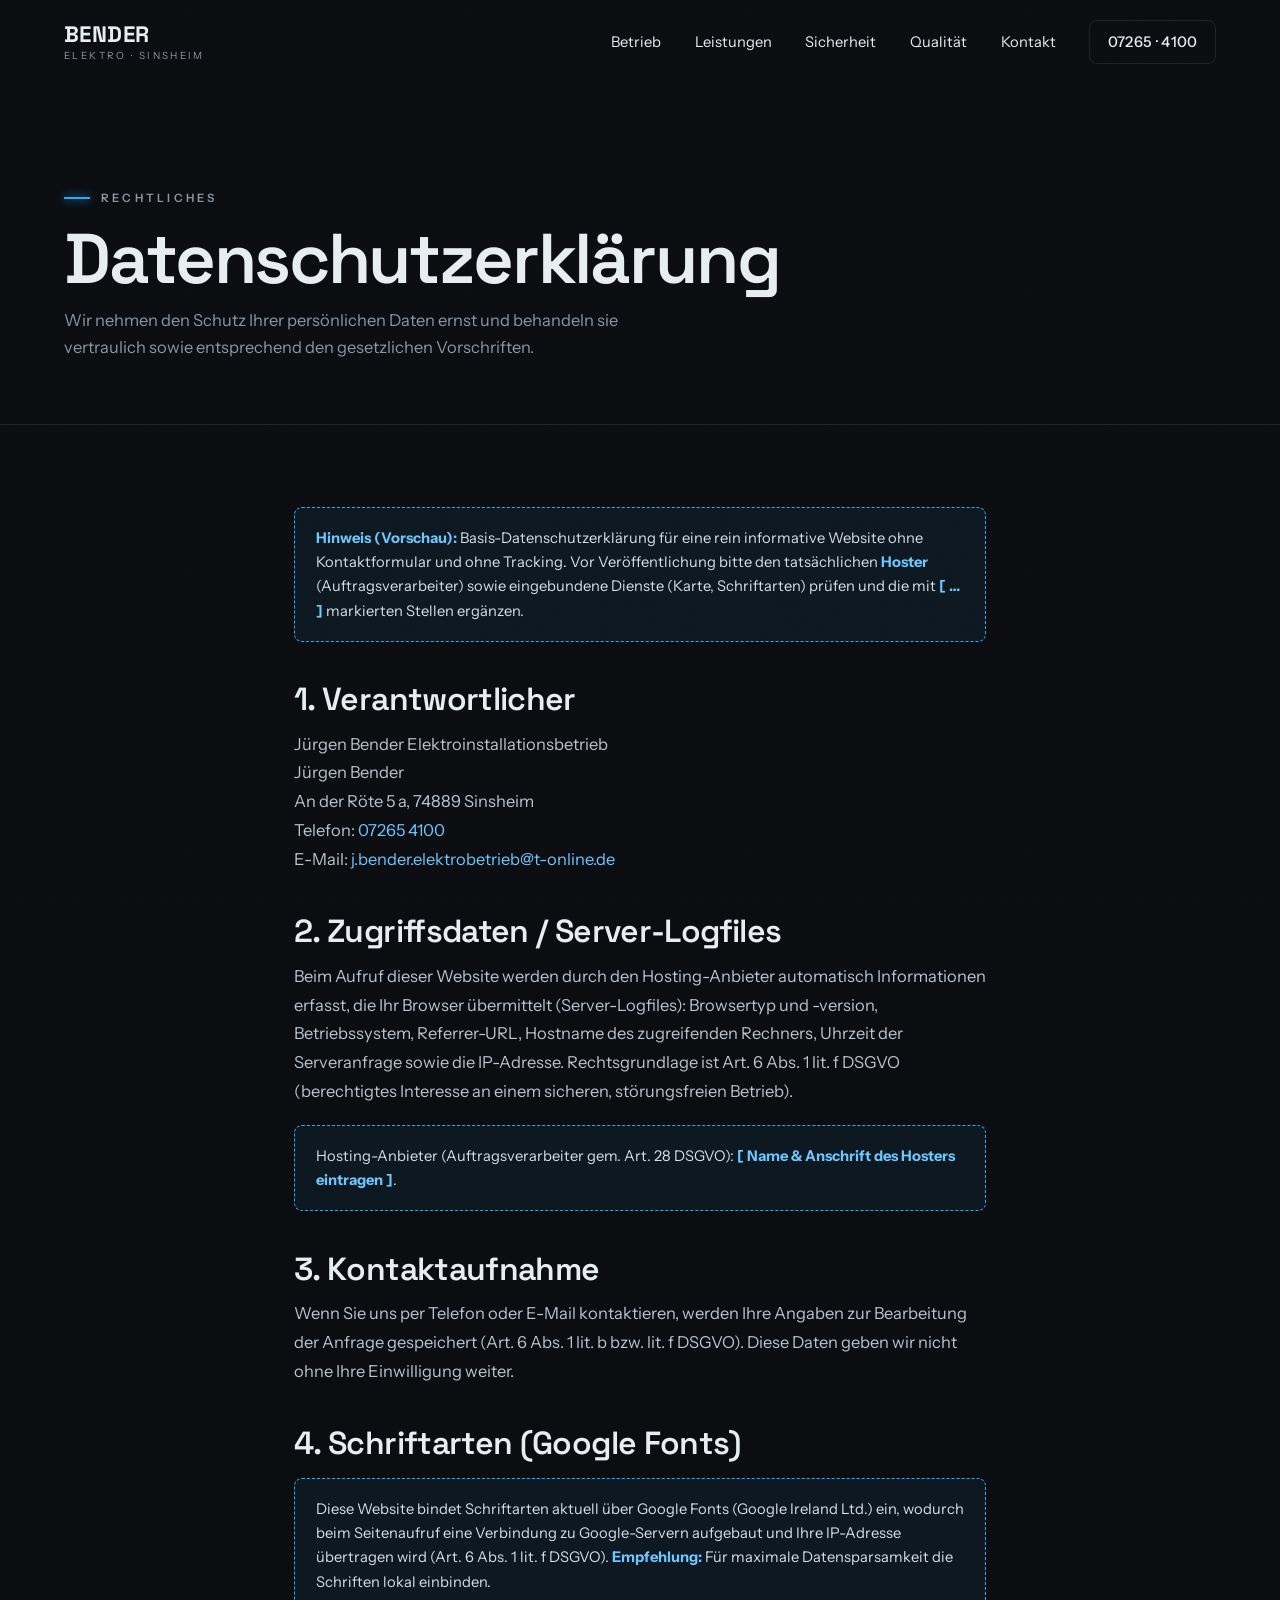
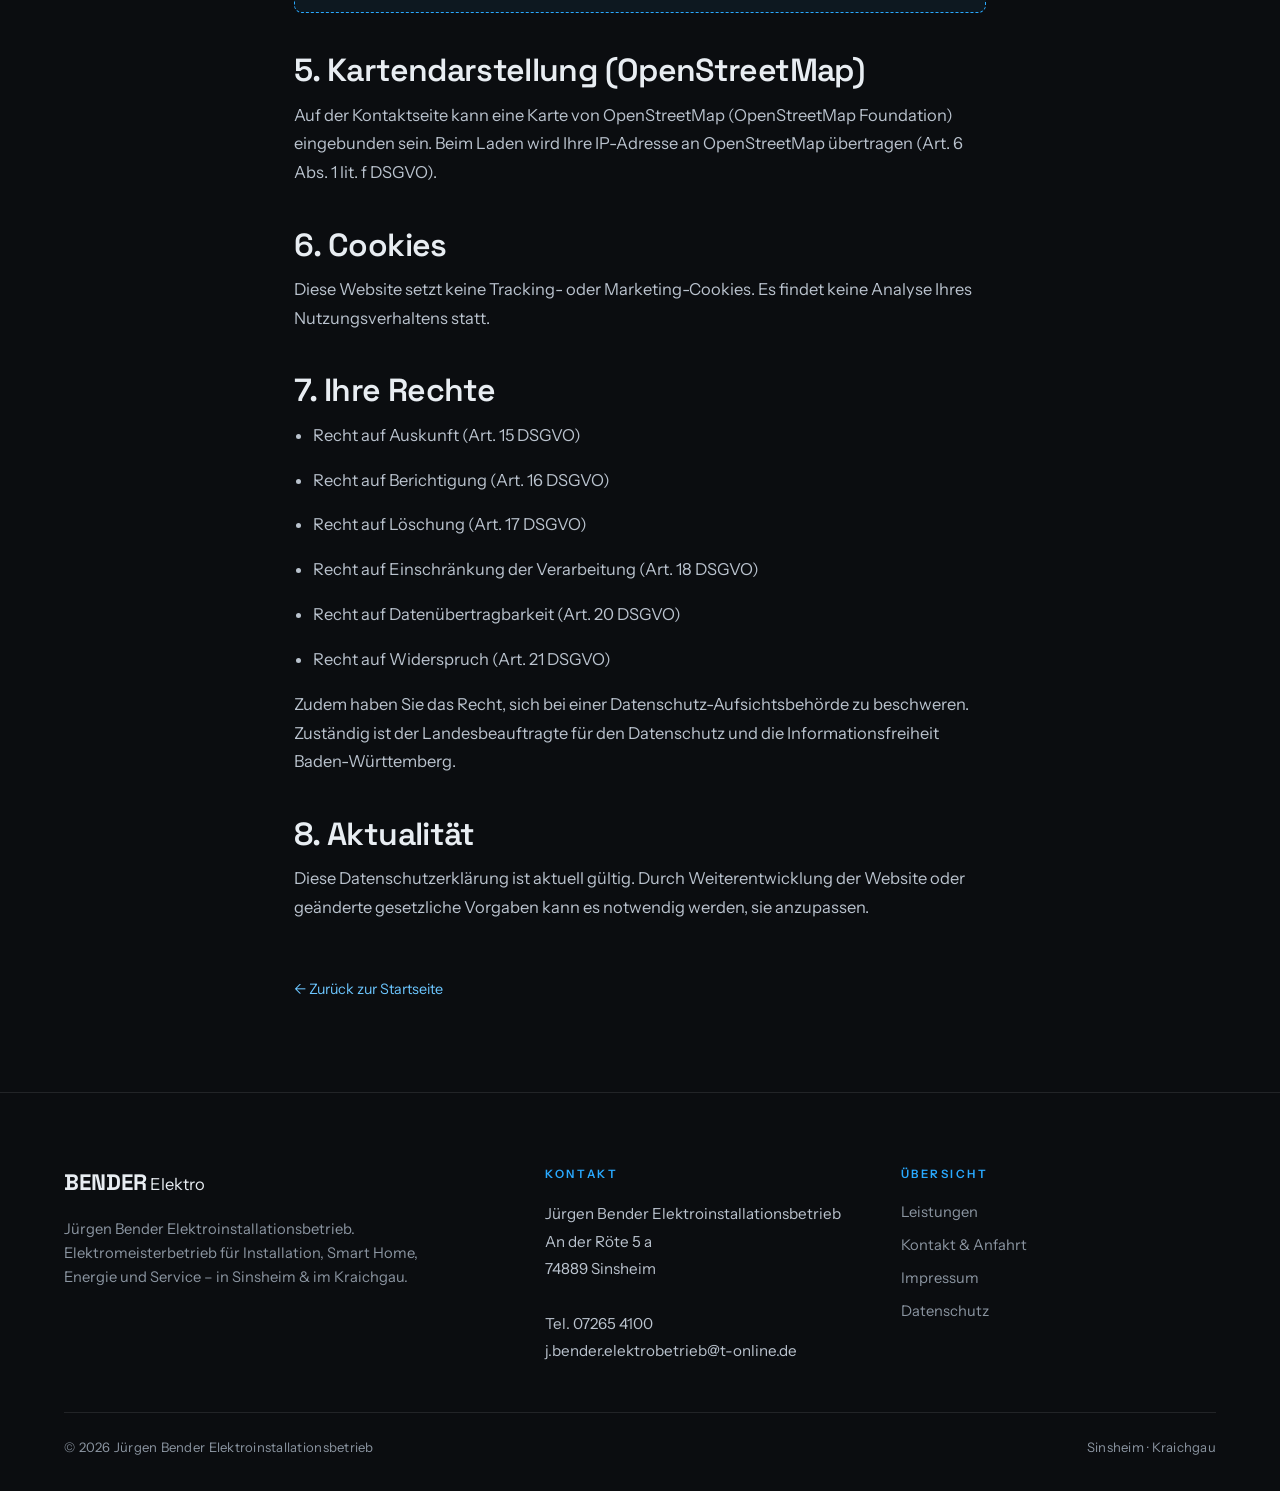
==== datenschutz.html @ 5d42addc "Bender Elektro — Website-Relaunch-Vorschau (Sinsheim) Modern, kühl-technisch, 'elektrisch': Near-Bla" ====
<!DOCTYPE html>
<html lang="de">
<head>
<meta charset="UTF-8">
<meta name="viewport" content="width=device-width, initial-scale=1.0">
<title>Datenschutzerklärung — Bender Elektro</title>
<meta name="robots" content="noindex">
<meta name="theme-color" content="#0b0d10">
<link rel="preconnect" href="https://fonts.googleapis.com">
<link rel="preconnect" href="https://fonts.gstatic.com" crossorigin>
<link href="https://fonts.googleapis.com/css2?family=Space+Grotesk:wght@400;500;600;700&family=Instrument+Sans:wght@400;500;600&display=swap" rel="stylesheet">
<link rel="stylesheet" href="styles.css">
</head>
<body>

<header class="nav scrolled" id="nav">
  <a href="index.html#top" class="brand"><b>BENDER</b><span>Elektro · Sinsheim</span></a>
  <nav class="nav__links" id="navlinks">
    <a href="index.html#betrieb">Betrieb</a>
    <a href="index.html#leistungen">Leistungen</a>
    <a href="index.html#sicherheit">Sicherheit</a>
    <a href="index.html#marken">Qualität</a>
    <a href="kontakt.html">Kontakt</a>
    <a href="tel:+4972654100" class="nav__cta">07265 · 4100</a>
  </nav>
  <button class="nav__burger" id="burger" aria-label="Menü öffnen" aria-expanded="false"><span></span><span></span><span></span></button>
</header>

<section class="subhero">
  <p class="eyebrow">Rechtliches</p>
  <h1>Datenschutz&shy;erklärung</h1>
  <p>Wir nehmen den Schutz Ihrer persönlichen Daten ernst und behandeln sie vertraulich sowie entsprechend den gesetzlichen Vorschriften.</p>
</section>

<main class="legal">
  <div class="hintbox">
    <b>Hinweis (Vorschau):</b> Basis-Datenschutzerklärung für eine rein informative Website ohne Kontaktformular
    und ohne Tracking. Vor Veröffentlichung bitte den tatsächlichen <b>Hoster</b> (Auftragsverarbeiter) sowie
    eingebundene Dienste (Karte, Schriftarten) prüfen und die mit <b>[ … ]</b> markierten Stellen ergänzen.
  </div>

  <h2>1. Verantwortlicher</h2>
  <address>
    Jürgen Bender Elektroinstallationsbetrieb<br>
    Jürgen Bender<br>
    An der Röte 5 a, 74889 Sinsheim<br>
    Telefon: <a href="tel:+4972654100">07265 4100</a><br>
    E-Mail: <a href="mailto:j.bender.elektrobetrieb@t-online.de">j.bender.elektrobetrieb@t-online.de</a>
  </address>

  <h2>2. Zugriffsdaten / Server-Logfiles</h2>
  <p>
    Beim Aufruf dieser Website werden durch den Hosting-Anbieter automatisch Informationen erfasst, die Ihr
    Browser übermittelt (Server-Logfiles): Browsertyp und -version, Betriebssystem, Referrer-URL, Hostname des
    zugreifenden Rechners, Uhrzeit der Serveranfrage sowie die IP-Adresse. Rechtsgrundlage ist Art. 6 Abs. 1
    lit. f DSGVO (berechtigtes Interesse an einem sicheren, störungsfreien Betrieb).
  </p>
  <div class="hintbox">Hosting-Anbieter (Auftragsverarbeiter gem. Art. 28 DSGVO): <b>[ Name &amp; Anschrift des Hosters eintragen ]</b>.</div>

  <h2>3. Kontaktaufnahme</h2>
  <p>
    Wenn Sie uns per Telefon oder E-Mail kontaktieren, werden Ihre Angaben zur Bearbeitung der Anfrage
    gespeichert (Art. 6 Abs. 1 lit. b bzw. lit. f DSGVO). Diese Daten geben wir nicht ohne Ihre Einwilligung weiter.
  </p>

  <h2>4. Schriftarten (Google Fonts)</h2>
  <div class="hintbox">
    Diese Website bindet Schriftarten aktuell über Google Fonts (Google Ireland Ltd.) ein, wodurch beim
    Seitenaufruf eine Verbindung zu Google-Servern aufgebaut und Ihre IP-Adresse übertragen wird
    (Art. 6 Abs. 1 lit. f DSGVO). <b>Empfehlung:</b> Für maximale Datensparsamkeit die Schriften lokal einbinden.
  </div>

  <h2>5. Kartendarstellung (OpenStreetMap)</h2>
  <p>
    Auf der Kontaktseite kann eine Karte von OpenStreetMap (OpenStreetMap Foundation) eingebunden sein. Beim
    Laden wird Ihre IP-Adresse an OpenStreetMap übertragen (Art. 6 Abs. 1 lit. f DSGVO).
  </p>

  <h2>6. Cookies</h2>
  <p>Diese Website setzt keine Tracking- oder Marketing-Cookies. Es findet keine Analyse Ihres Nutzungsverhaltens statt.</p>

  <h2>7. Ihre Rechte</h2>
  <ul>
    <li>Recht auf Auskunft (Art. 15 DSGVO)</li>
    <li>Recht auf Berichtigung (Art. 16 DSGVO)</li>
    <li>Recht auf Löschung (Art. 17 DSGVO)</li>
    <li>Recht auf Einschränkung der Verarbeitung (Art. 18 DSGVO)</li>
    <li>Recht auf Datenübertragbarkeit (Art. 20 DSGVO)</li>
    <li>Recht auf Widerspruch (Art. 21 DSGVO)</li>
  </ul>
  <p>
    Zudem haben Sie das Recht, sich bei einer Datenschutz-Aufsichtsbehörde zu beschweren. Zuständig ist der
    Landesbeauftragte für den Datenschutz und die Informationsfreiheit Baden-Württemberg.
  </p>

  <h2>8. Aktualität</h2>
  <p>
    Diese Datenschutzerklärung ist aktuell gültig. Durch Weiterentwicklung der Website oder geänderte gesetzliche
    Vorgaben kann es notwendig werden, sie anzupassen.
  </p>

  <a href="index.html" class="backlink">← Zurück zur Startseite</a>
</main>

<footer class="footer">
  <div class="footer__grid">
    <div class="footer__brand">
      <b>BENDER</b> Elektro
      <p>Jürgen Bender Elektroinstallationsbetrieb. Elektromeisterbetrieb für Installation, Smart Home, Energie und Service – in Sinsheim &amp; im Kraichgau.</p>
    </div>
    <div>
      <h4>Kontakt</h4>
      <address>
        Jürgen Bender Elektroinstallationsbetrieb<br>
        An der Röte 5 a<br>
        74889 Sinsheim<br><br>
        Tel. <a href="tel:+4972654100">07265 4100</a><br>
        <a href="mailto:j.bender.elektrobetrieb@t-online.de">j.bender.elektrobetrieb@t-online.de</a>
      </address>
    </div>
    <div>
      <h4>Übersicht</h4>
      <nav class="footer__nav">
        <a href="index.html#leistungen">Leistungen</a>
        <a href="kontakt.html">Kontakt &amp; Anfahrt</a>
        <a href="impressum.html">Impressum</a>
        <a href="datenschutz.html">Datenschutz</a>
      </nav>
    </div>
  </div>
  <div class="footer__bar">
    <span>© <span id="year"></span> Jürgen Bender Elektroinstallationsbetrieb</span>
    <span>Sinsheim · Kraichgau</span>
  </div>
</footer>

<script src="js/main.js"></script>
</body>
</html>
---- styles.css ----
/* ============================================================
   Bender Elektro — dunkel, technisch-präzise, "elektrisch"
   Space Grotesk (Display) + Instrument Sans (Body) · Akzent: Electric Blue
   Bewusst bildarm: CSS-Hero + Icon-Karten statt Stock-Fotos.
   ============================================================ */

:root{
  --bg:      #0b0d10;   /* kühles Near-Black */
  --bg-2:    #11151b;   /* abgesetzte Fläche */
  --panel:   #141a22;   /* Karten */
  --ink:     #e8edf2;   /* kühl gebrochenes Weiß */
  --muted:   #8b95a1;   /* Sekundärtext */
  --accent:  #29a9ff;   /* Electric Blue */
  --accent-2:#6cc6ff;   /* heller (Hover/Glow) */
  --accent-deep:#0f76d6;/* satter Button-Blau */
  --line:    rgba(232,237,242,.10);
  --disp:    "Space Grotesk", system-ui, sans-serif;
  --sans:    "Instrument Sans", system-ui, sans-serif;
  --pad:     clamp(1.4rem, 5vw, 6rem);
  --maxw:    1500px;
}

*{ margin:0; padding:0; box-sizing:border-box; }
html{ -webkit-font-smoothing:antialiased; text-rendering:optimizeLegibility; scroll-behavior:smooth; }
body{
  background:var(--bg); color:var(--ink);
  font-family:var(--sans);
  font-size:clamp(1rem,.55rem + .6vw,1.15rem);
  line-height:1.65; overflow-x:hidden; font-weight:400;
}
img{ display:block; width:100%; height:100%; object-fit:cover; }
a{ color:inherit; text-decoration:none; }
::selection{ background:var(--accent); color:#04121f; }
h1,h2,h3{ font-family:var(--disp); font-weight:600; line-height:1; letter-spacing:-.02em; }
em{ font-style:normal; }

/* Filmkorn */
body::after{
  content:""; position:fixed; inset:0; z-index:9999; pointer-events:none;
  opacity:.03; mix-blend-mode:overlay;
  background-image:url("data:image/svg+xml,%3Csvg xmlns='http://www.w3.org/2000/svg' width='140' height='140'%3E%3Cfilter id='n'%3E%3CfeTurbulence type='fractalNoise' baseFrequency='.9' numOctaves='3'/%3E%3C/filter%3E%3Crect width='100%25' height='100%25' filter='url(%23n)'/%3E%3C/svg%3E");
}

/* ---------- Reveal ---------- */
.reveal{ opacity:0; transform:translateY(24px); transition:opacity .9s cubic-bezier(.16,1,.3,1), transform .9s cubic-bezier(.16,1,.3,1); }
.reveal.in{ opacity:1; transform:none; }

/* ---------- Buttons ---------- */
.btn{
  display:inline-flex; align-items:center; justify-content:center;
  padding:.95rem 1.7rem; font-size:.95rem; font-weight:500; font-family:var(--sans);
  border-radius:8px; border:1px solid transparent;
  transition:transform .3s ease, background .3s ease, color .3s ease, border-color .3s ease, box-shadow .3s ease;
  white-space:nowrap;
}
.btn--el{ background:var(--accent-deep); color:#fff; box-shadow:0 0 0 rgba(41,169,255,0); }
.btn--el:hover{ background:var(--accent); color:#04121f; transform:translateY(-3px); box-shadow:0 10px 30px -8px rgba(41,169,255,.55); }
.btn--ghost{ border-color:var(--line); color:var(--ink); }
.btn--ghost:hover{ border-color:var(--accent); color:var(--accent-2); transform:translateY(-3px); }

/* ---------- Eyebrow ---------- */
.eyebrow{
  display:inline-flex; align-items:center; gap:11px;
  font-size:.72rem; font-weight:600; font-family:var(--sans);
  text-transform:uppercase; letter-spacing:.28em; color:var(--accent);
}
.eyebrow::before{ content:""; width:26px; height:2px; background:var(--accent); box-shadow:0 0 10px var(--accent); }

/* ---------- NAV ---------- */
.nav{
  position:fixed; top:0; left:0; right:0; z-index:100;
  display:flex; align-items:center; justify-content:space-between;
  padding:1.25rem var(--pad);
  transition:background .4s ease, backdrop-filter .4s ease, padding .4s ease, border-color .4s ease;
  border-bottom:1px solid transparent;
}
.nav.scrolled{ background:rgba(11,13,16,.86); backdrop-filter:blur(14px); border-bottom-color:var(--line); padding-top:.9rem; padding-bottom:.9rem; }
.brand{ display:flex; flex-direction:column; line-height:1.1; }
.brand b{ font-family:var(--disp); font-size:1.4rem; font-weight:700; letter-spacing:.02em; }
.brand span{ font-size:.62rem; text-transform:uppercase; letter-spacing:.24em; color:var(--muted); margin-top:2px; }
.nav__links{ display:flex; align-items:center; gap:2.1rem; }
.nav__links a{ font-size:.92rem; color:var(--ink); position:relative; transition:color .3s ease; }
.nav__links a:not(.nav__cta):hover{ color:var(--accent-2); }
.nav__links a:not(.nav__cta)::after{ content:""; position:absolute; left:0; bottom:-6px; width:0; height:2px; background:var(--accent); transition:width .3s ease; }
.nav__links a:not(.nav__cta):hover::after{ width:100%; }
.nav__cta{ border:1px solid var(--line); border-radius:8px; padding:.55rem 1.1rem; font-weight:500; letter-spacing:.02em; transition:border-color .3s ease, color .3s ease; }
.nav__cta:hover{ border-color:var(--accent); color:var(--accent-2); }
.nav__burger{ display:none; flex-direction:column; gap:5px; background:none; border:0; cursor:pointer; padding:6px; }
.nav__burger span{ width:26px; height:2px; background:var(--ink); transition:transform .3s ease, opacity .3s ease; }
.nav__burger.open span:nth-child(1){ transform:translateY(7px) rotate(45deg); }
.nav__burger.open span:nth-child(2){ opacity:0; }
.nav__burger.open span:nth-child(3){ transform:translateY(-7px) rotate(-45deg); }

/* ---------- HERO (CSS-Backdrop, keine Fotos) ---------- */
.hero{ position:relative; min-height:100svh; display:flex; flex-direction:column; justify-content:flex-end; padding-bottom:clamp(3rem,7vh,6rem); overflow:hidden; }
.hero__bg{ position:absolute; inset:0; z-index:0; background:radial-gradient(120% 90% at 78% 8%, #16202b 0%, var(--bg) 55%); }
.hero__grid{ position:absolute; inset:0;
  background-image:linear-gradient(var(--line) 1px, transparent 1px), linear-gradient(90deg, var(--line) 1px, transparent 1px);
  background-size:64px 64px; mask-image:radial-gradient(120% 80% at 75% 15%, #000 20%, transparent 72%); opacity:.8; }
.hero__glow{ position:absolute; top:-14%; right:-6%; width:60vw; height:60vw; max-width:820px; max-height:820px;
  background:radial-gradient(circle at center, rgba(41,169,255,.34), rgba(41,169,255,.09) 40%, transparent 68%); filter:blur(6px); }
.hero__current{ position:absolute; left:0; right:0; bottom:0; height:2px;
  background:linear-gradient(90deg, transparent, var(--accent) 35%, var(--accent-2) 50%, var(--accent) 65%, transparent);
  box-shadow:0 0 22px 2px rgba(41,169,255,.55); opacity:.9; animation:current 6s ease-in-out infinite; }
@keyframes current{ 0%,100%{ opacity:.35; } 50%{ opacity:.95; } }
.hero__inner{ position:relative; z-index:2; padding:0 var(--pad); max-width:var(--maxw); width:100%; margin:0 auto; }
.hero__loc{ font-size:.85rem; letter-spacing:.05em; color:var(--muted); margin-bottom:1.3rem; }
.hero__loc b{ color:var(--ink); font-weight:600; }
.hero__title{ font-size:clamp(2.9rem, 9vw, 8rem); line-height:.96; letter-spacing:-.03em; font-weight:700; }
.hero__title em{ color:var(--accent); text-shadow:0 0 34px rgba(41,169,255,.45); }
.hero__sub{ margin-top:1.6rem; max-width:56ch; color:#c3ccd6; font-size:clamp(1rem,.7rem + .5vw,1.2rem); }
.hero__actions{ margin-top:2.2rem; display:flex; flex-wrap:wrap; gap:1rem; }
.hero__scroll{ position:absolute; right:var(--pad); bottom:2.2rem; z-index:2; font-size:.7rem; text-transform:uppercase; letter-spacing:.28em; color:var(--muted); writing-mode:vertical-rl; }
.hero__scroll::after{ content:""; display:block; width:1px; height:38px; background:linear-gradient(var(--accent),transparent); margin:10px auto 0; }

/* ---------- SECTION BASE ---------- */
.section{ max-width:var(--maxw); margin:0 auto; padding:clamp(4.5rem,11vh,9rem) var(--pad); }

/* ---------- INTRO / VERSPRECHEN ---------- */
.intro__lead{ font-family:var(--disp); font-size:clamp(1.6rem,3.4vw,2.9rem); line-height:1.12; letter-spacing:-.02em; max-width:22ch; margin:1.6rem 0 3rem; }
.intro__body{ display:grid; grid-template-columns:1.1fr .9fr; gap:clamp(2rem,5vw,5rem); align-items:start; }
.intro__body p{ color:#c3ccd6; margin-bottom:1.2rem; max-width:52ch; }
.intro__body b{ color:var(--ink); }
.promise{ display:flex; flex-direction:column; gap:1rem; }
.promise__item{ display:grid; grid-template-columns:auto 1fr; gap:1.1rem; align-items:center; border:1px solid var(--line); border-radius:10px; padding:1rem 1.2rem; background:var(--bg-2); transition:border-color .3s ease, transform .3s ease; }
.promise__item:hover{ border-color:rgba(41,169,255,.4); transform:translateX(4px); }
.promise__item b{ font-family:var(--disp); font-size:1.05rem; color:var(--accent); }
.promise__item span{ color:var(--ink); font-size:.98rem; }

/* ---------- LEISTUNGEN (Icon-Karten) ---------- */
.serv{ background:var(--bg-2); border-top:1px solid var(--line); border-bottom:1px solid var(--line); }
.serv--inner{ padding-top:clamp(4.5rem,11vh,9rem); padding-bottom:clamp(4.5rem,11vh,9rem); }
.serv__head{ display:grid; grid-template-columns:1.1fr .9fr; gap:2rem; align-items:end; margin-bottom:clamp(2.5rem,5vw,4rem); }
.serv__head h2{ font-size:clamp(2rem,4.4vw,3.4rem); margin-top:1rem; }
.serv__head p{ color:var(--muted); max-width:44ch; }
.serv__grid{ display:grid; grid-template-columns:repeat(3,1fr); gap:clamp(1rem,1.8vw,1.5rem); }
.card{ position:relative; background:var(--panel); border:1px solid var(--line); border-radius:14px; padding:1.7rem 1.6rem 1.8rem; overflow:hidden; transition:border-color .35s ease, transform .35s ease, box-shadow .35s ease; }
.card::before{ content:""; position:absolute; inset:0; background:radial-gradient(120% 80% at 100% 0%, rgba(41,169,255,.10), transparent 55%); opacity:0; transition:opacity .35s ease; }
.card:hover{ border-color:rgba(41,169,255,.45); transform:translateY(-6px); box-shadow:0 20px 40px -22px rgba(41,169,255,.5); }
.card:hover::before{ opacity:1; }
.card__ic{ width:48px; height:48px; display:flex; align-items:center; justify-content:center; border:1px solid var(--line); border-radius:11px; color:var(--accent); margin-bottom:1.3rem; background:rgba(41,169,255,.06); }
.card__ic svg{ width:24px; height:24px; }
.card__num{ position:absolute; top:1.5rem; right:1.6rem; font-family:var(--disp); font-size:.85rem; color:var(--muted); letter-spacing:.08em; }
.card h3{ font-size:clamp(1.3rem,2vw,1.6rem); margin-bottom:.55rem; }
.card p{ color:#bac3ce; font-size:.95rem; }

/* ---------- SICHERHEIT / STATEMENT ---------- */
.statement{ position:relative; padding:clamp(5rem,13vh,9rem) var(--pad); overflow:hidden;
  background:radial-gradient(90% 130% at 12% 20%, rgba(41,169,255,.16), transparent 55%), var(--bg); border-bottom:1px solid var(--line); }
.statement__inner{ max-width:var(--maxw); margin:0 auto; }
.statement h2{ font-size:clamp(2.4rem,7vw,6rem); margin:1.2rem 0 1.4rem; letter-spacing:-.03em; }
.statement h2 em{ color:var(--accent); text-shadow:0 0 34px rgba(41,169,255,.45); }
.statement p{ color:#c3ccd6; max-width:58ch; margin-bottom:2rem; }

/* ---------- MARKEN-BAND ---------- */
.marken{ text-align:center; padding:clamp(3.5rem,8vh,5.5rem) var(--pad); border-bottom:1px solid var(--line); }
.marken .eyebrow{ justify-content:center; margin-bottom:2rem; }
.marken__row{ display:flex; flex-wrap:wrap; justify-content:center; align-items:center; gap:clamp(1.4rem,4vw,3.2rem); font-family:var(--disp); font-weight:500; font-size:clamp(1.1rem,2.3vw,1.8rem); color:#aeb8c4; }
.marken__row span{ transition:color .3s ease; }
.marken__row span:hover{ color:var(--accent-2); }

/* ---------- WHY / WERTE ---------- */
.why__grid{ display:grid; grid-template-columns:.95fr 1.05fr; gap:clamp(2rem,5vw,5rem); align-items:center; }
.why__panel{ position:relative; height:clamp(360px,52vh,560px); border:1px solid var(--line); border-radius:16px; overflow:hidden; background:var(--bg-2); }
.why__panel-grid{ position:absolute; inset:0;
  background-image:linear-gradient(var(--line) 1px, transparent 1px), linear-gradient(90deg, var(--line) 1px, transparent 1px);
  background-size:44px 44px; }
.why__panel-glow{ position:absolute; inset:0; background:radial-gradient(70% 60% at 30% 25%, rgba(41,169,255,.28), transparent 60%); }
.why__panel-mark{ position:absolute; left:clamp(1.5rem,3vw,2.4rem); bottom:clamp(1.5rem,3vw,2.4rem); }
.why__panel-mark span{ display:block; font-family:var(--disp); font-weight:700; font-size:clamp(3.2rem,9vw,6rem); line-height:1; color:var(--ink); text-shadow:0 0 40px rgba(41,169,255,.4); }
.why__panel-mark small{ display:block; margin-top:.4rem; color:var(--accent-2); letter-spacing:.16em; text-transform:uppercase; font-size:.72rem; }
.why h2{ font-size:clamp(1.9rem,4vw,3.2rem); margin:1rem 0 2.4rem; }
.why h2 em{ color:var(--accent); }
.why__list{ display:flex; flex-direction:column; }
.why__item{ display:grid; grid-template-columns:auto 1fr; gap:1.4rem; padding:1.5rem 0; border-top:1px solid var(--line); }
.why__item:last-child{ border-bottom:1px solid var(--line); }
.why__item b{ font-family:var(--disp); font-size:1.05rem; color:var(--accent); padding-top:.15rem; }
.why__item h3{ font-size:1.2rem; margin-bottom:.35rem; }
.why__item p{ color:var(--muted); font-size:.95rem; max-width:52ch; }

/* ---------- CTA ---------- */
.cta{ position:relative; padding:clamp(5rem,13vh,10rem) var(--pad); overflow:hidden;
  background:radial-gradient(90% 120% at 85% 100%, rgba(41,169,255,.18), transparent 55%), var(--bg-2); }
.cta__inner{ position:relative; z-index:2; max-width:var(--maxw); margin:0 auto; }
.cta__inner h2{ font-size:clamp(2.4rem,6.5vw,5.6rem); margin:1.2rem 0; max-width:16ch; letter-spacing:-.03em; }
.cta__inner h2 em{ color:var(--accent); text-shadow:0 0 34px rgba(41,169,255,.45); }
.cta__inner > p{ color:#c3ccd6; max-width:52ch; }
.cta__phone{ margin:2rem 0 .5rem; }
.cta__phone a{ font-family:var(--disp); font-weight:600; font-size:clamp(1.8rem,4vw,2.8rem); color:var(--accent-2); }
.cta__actions{ margin-top:1.8rem; display:flex; flex-wrap:wrap; gap:1rem; }

/* ---------- FOOTER ---------- */
.footer{ background:var(--bg); border-top:1px solid var(--line); padding:clamp(3.5rem,8vh,6rem) var(--pad) 2rem; }
.footer__grid{ max-width:var(--maxw); margin:0 auto; display:grid; grid-template-columns:1.4fr 1fr 1fr; gap:2.5rem; }
.footer__brand b{ font-family:var(--disp); font-weight:700; font-size:1.4rem; }
.footer__brand p{ color:var(--muted); font-size:.92rem; margin-top:.9rem; max-width:40ch; }
.footer h4{ font-family:var(--sans); font-size:.72rem; text-transform:uppercase; letter-spacing:.22em; color:var(--accent); font-weight:600; margin-bottom:1rem; }
.footer address{ font-style:normal; color:#bac3ce; font-size:.95rem; line-height:1.8; }
.footer address a:hover{ color:var(--accent-2); }
.footer__nav{ display:flex; flex-direction:column; gap:.55rem; margin-top:0; }
.footer__nav a{ color:var(--muted); font-size:.92rem; transition:color .3s ease; }
.footer__nav a:hover{ color:var(--accent-2); }
.footer__bar{ max-width:var(--maxw); margin:3rem auto 0; padding-top:1.5rem; border-top:1px solid var(--line); display:flex; flex-wrap:wrap; justify-content:space-between; gap:1rem; color:var(--muted); font-size:.82rem; letter-spacing:.02em; }

/* ============================================================
   SUBPAGES (Kontakt / Impressum / Datenschutz)
   ============================================================ */
.subhero{ padding:clamp(9rem,20vh,13rem) var(--pad) clamp(3rem,7vh,5rem); max-width:var(--maxw); margin:0 auto; border-bottom:1px solid var(--line); }
.subhero h1{ font-size:clamp(2.4rem,6vw,4.4rem); margin:1rem 0 .8rem; letter-spacing:-.03em; }
.subhero h1 em{ color:var(--accent); }
.subhero p{ color:var(--muted); max-width:52ch; }
.legal{ max-width:820px; margin:0 auto; padding:clamp(3rem,7vh,5rem) var(--pad) clamp(4rem,10vh,7rem); }
.legal h2{ font-size:clamp(1.4rem,3vw,2rem); margin:2.6rem 0 .9rem; }
.legal h2:first-child{ margin-top:0; }
.legal h3{ font-family:var(--sans); font-size:1.05rem; font-weight:600; margin:1.6rem 0 .5rem; color:var(--ink); }
.legal p, .legal address, .legal li{ color:#bac3ce; margin-bottom:1rem; line-height:1.75; }
.legal address{ font-style:normal; }
.legal a{ color:var(--accent-2); }
.legal a:hover{ text-decoration:underline; }
.legal ul{ padding-left:1.2rem; margin-bottom:1rem; }
.hintbox{ border:1px dashed var(--accent); border-radius:8px; background:rgba(41,169,255,.07); padding:1.1rem 1.3rem; margin:1.2rem 0; color:#d7dee6; font-size:.92rem; }
.hintbox b{ color:var(--accent-2); }

.kontakt-grid{ max-width:var(--maxw); margin:0 auto; padding:clamp(3rem,7vh,5rem) var(--pad) clamp(4rem,10vh,7rem); display:grid; grid-template-columns:1fr 1fr; gap:clamp(2rem,5vw,4.5rem); }
.kontakt-card h3{ font-family:var(--sans); font-size:.72rem; text-transform:uppercase; letter-spacing:.22em; color:var(--accent); font-weight:600; margin-bottom:1rem; }
.kontakt-card address{ font-style:normal; color:#c3ccd6; line-height:1.9; font-size:1.05rem; }
.kontakt-card + .kontakt-card{ margin-top:2.4rem; }
.kontakt-card a:hover{ color:var(--accent-2); }
.kontakt-map{ border-radius:12px; overflow:hidden; border:1px solid var(--line); min-height:420px; }
.kontakt-map iframe{ width:100%; height:100%; min-height:420px; border:0; display:block; filter:grayscale(.3) invert(.92) hue-rotate(180deg) contrast(.9); }
.backlink{ display:inline-flex; align-items:center; gap:.5rem; color:var(--muted); font-size:.9rem; margin-top:2.5rem; }
.backlink:hover{ color:var(--accent-2); }

@media (max-width:820px){ .kontakt-grid{ grid-template-columns:1fr; } }

/* ============================================================
   RESPONSIVE
   ============================================================ */
@media (max-width:960px){
  .nav__links{
    position:fixed; inset:0 0 0 auto; width:min(80vw,340px); height:100dvh;
    flex-direction:column; align-items:flex-start; justify-content:center; gap:1.6rem;
    background:rgba(11,13,16,.97); backdrop-filter:blur(16px); padding:2.5rem var(--pad);
    transform:translateX(100%); transition:transform .4s cubic-bezier(.16,1,.3,1); border-left:1px solid var(--line);
  }
  .nav__links.open{ transform:none; }
  .nav__links a{ font-size:1.1rem; }
  .nav__burger{ display:flex; z-index:101; }
  .intro__body{ grid-template-columns:1fr; }
  .serv__head{ grid-template-columns:1fr; align-items:start; }
  .serv__grid{ grid-template-columns:repeat(2,1fr); }
  .why__grid{ grid-template-columns:1fr; }
}
@media (max-width:680px){
  .serv__grid{ grid-template-columns:1fr; }
  .hero__scroll{ display:none; }
  .footer__grid{ grid-template-columns:1fr; }
}

@media (prefers-reduced-motion:reduce){
  *{ animation:none !important; scroll-behavior:auto !important; }
  .reveal{ opacity:1 !important; transform:none !important; transition:none !important; }
}
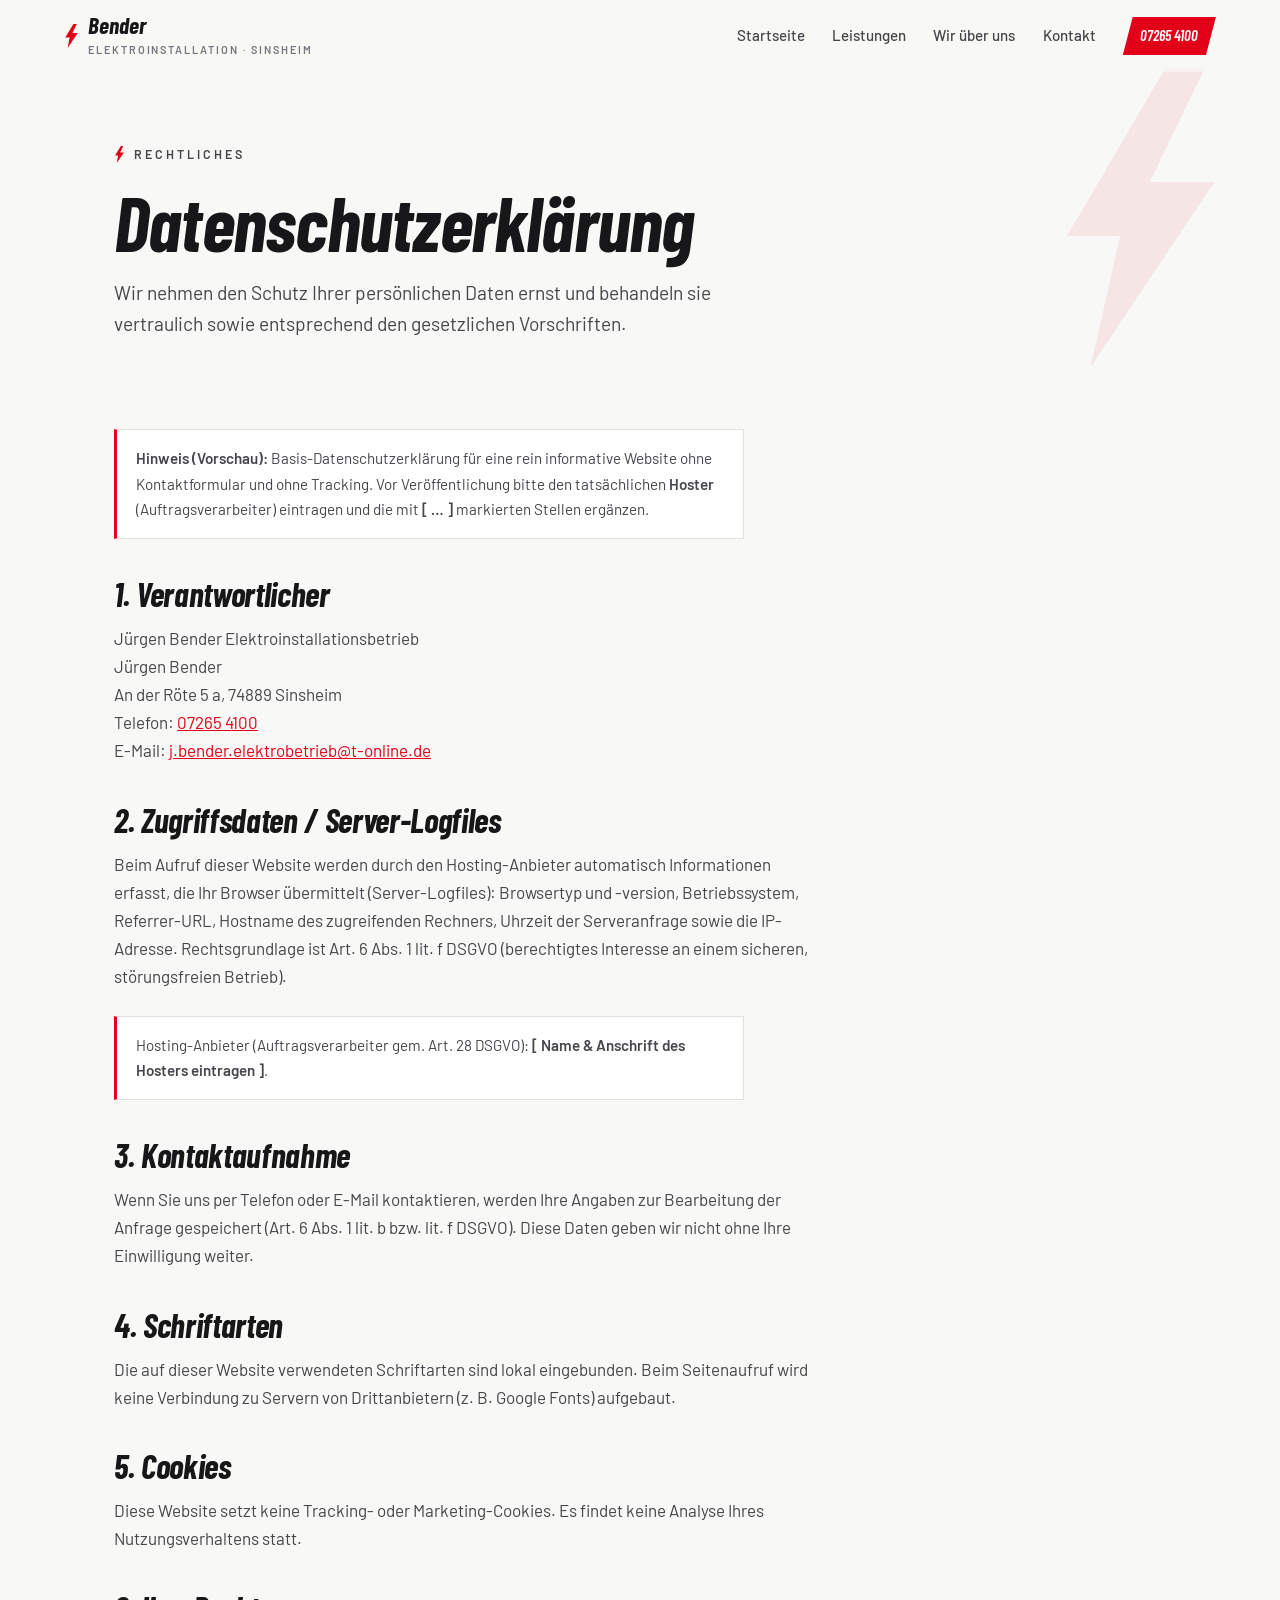
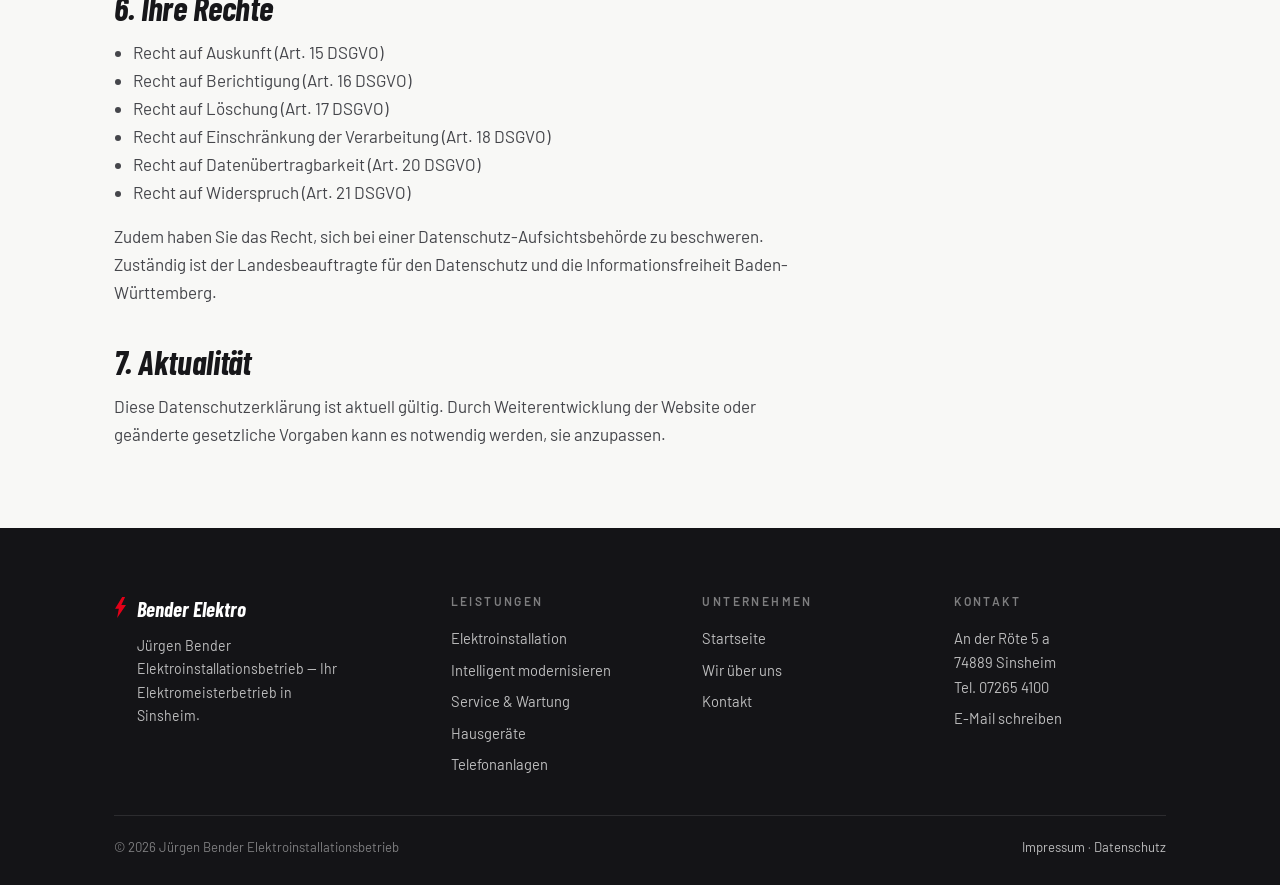
==== commit f7a4c0c2: "V2: Relaunch auf Original-DNA — Texte & Rot/Schwarz/Weiß von bender-elektro.de, Blitz-Leitmotiv, Meh" ====
--- a/datenschutz.html
+++ b/datenschutz.html
@@ -3,40 +3,41 @@
 <head>
 <meta charset="UTF-8">
 <meta name="viewport" content="width=device-width, initial-scale=1.0">
-<title>Datenschutzerklärung — Bender Elektro</title>
-<meta name="robots" content="noindex">
-<meta name="theme-color" content="#0b0d10">
-<link rel="preconnect" href="https://fonts.googleapis.com">
-<link rel="preconnect" href="https://fonts.gstatic.com" crossorigin>
-<link href="https://fonts.googleapis.com/css2?family=Space+Grotesk:wght@400;500;600;700&family=Instrument+Sans:wght@400;500;600&display=swap" rel="stylesheet">
-<link rel="stylesheet" href="styles.css">
+<title>Datenschutz — Bender Elektro Sinsheim</title>
+<meta name="description" content="Datenschutzerklärung der Website von Jürgen Bender Elektroinstallationsbetrieb, Sinsheim.">
+<meta name="robots" content="noindex, nofollow">
+<meta name="theme-color" content="#f8f8f6">
+<link rel="stylesheet" href="css/style.css">
 </head>
-<body>
-
-<header class="nav scrolled" id="nav">
-  <a href="index.html#top" class="brand"><b>BENDER</b><span>Elektro · Sinsheim</span></a>
-  <nav class="nav__links" id="navlinks">
-    <a href="index.html#betrieb">Betrieb</a>
-    <a href="index.html#leistungen">Leistungen</a>
-    <a href="index.html#sicherheit">Sicherheit</a>
-    <a href="index.html#marken">Qualität</a>
+<body><header class="nav" id="nav">
+  <a href="index.html" class="brand" aria-label="Bender Elektro — Startseite">
+    <svg class="bolt" viewBox="0 0 60 100" aria-hidden="true"><path d="M38 0 4 56h18L14 100 56 38H34L52 0Z"/></svg>
+    <span><span class="brand-name">Bender</span><span class="brand-sub">Elektroinstallation · Sinsheim</span></span>
+  </a>
+  <nav class="nav-links" id="navlinks">
+    <a href="index.html">Startseite</a>
+    <a href="leistungen.html">Leistungen</a>
+    <a href="wir-ueber-uns.html">Wir über uns</a>
     <a href="kontakt.html">Kontakt</a>
-    <a href="tel:+4972654100" class="nav__cta">07265 · 4100</a>
+    <a href="tel:+4972654100" class="nav-tel">07265 4100</a>
   </nav>
-  <button class="nav__burger" id="burger" aria-label="Menü öffnen" aria-expanded="false"><span></span><span></span><span></span></button>
+  <button class="burger" id="burger" aria-label="Menü öffnen" aria-expanded="false"><span></span><span></span><span></span></button>
 </header>
-
+<main>
 <section class="subhero">
-  <p class="eyebrow">Rechtliches</p>
-  <h1>Datenschutz&shy;erklärung</h1>
-  <p>Wir nehmen den Schutz Ihrer persönlichen Daten ernst und behandeln sie vertraulich sowie entsprechend den gesetzlichen Vorschriften.</p>
+  <svg class="subhero-bolt" viewBox="0 0 200 340" aria-hidden="true"><path d="M129 4 20 190h59L46 336 184 130h-72L173 4Z"/></svg>
+  <div class="wrap">
+    <p class="kicker"><svg class="bolt" viewBox="0 0 60 100" aria-hidden="true"><path d="M38 0 4 56h18L14 100 56 38H34L52 0Z"/></svg>Rechtliches</p>
+    <h1>Datenschutz­erklärung</h1>
+    <p class="lead">Wir nehmen den Schutz Ihrer persönlichen Daten ernst und behandeln sie vertraulich sowie entsprechend den gesetzlichen Vorschriften.</p>
+    
+  </div>
 </section>
-
-<main class="legal">
+<div class="wrap legal">
   <div class="hintbox">
     <b>Hinweis (Vorschau):</b> Basis-Datenschutzerklärung für eine rein informative Website ohne Kontaktformular
-    und ohne Tracking. Vor Veröffentlichung bitte den tatsächlichen <b>Hoster</b> (Auftragsverarbeiter) sowie
-    eingebundene Dienste (Karte, Schriftarten) prüfen und die mit <b>[ … ]</b> markierten Stellen ergänzen.
+    und ohne Tracking. Vor Veröffentlichung bitte den tatsächlichen <b>Hoster</b> (Auftragsverarbeiter) eintragen
+    und die mit <b>[ … ]</b> markierten Stellen ergänzen.
   </div>
 
   <h2>1. Verantwortlicher</h2>
@@ -63,23 +64,16 @@
     gespeichert (Art. 6 Abs. 1 lit. b bzw. lit. f DSGVO). Diese Daten geben wir nicht ohne Ihre Einwilligung weiter.
   </p>
 
-  <h2>4. Schriftarten (Google Fonts)</h2>
-  <div class="hintbox">
-    Diese Website bindet Schriftarten aktuell über Google Fonts (Google Ireland Ltd.) ein, wodurch beim
-    Seitenaufruf eine Verbindung zu Google-Servern aufgebaut und Ihre IP-Adresse übertragen wird
-    (Art. 6 Abs. 1 lit. f DSGVO). <b>Empfehlung:</b> Für maximale Datensparsamkeit die Schriften lokal einbinden.
-  </div>
-
-  <h2>5. Kartendarstellung (OpenStreetMap)</h2>
+  <h2>4. Schriftarten</h2>
   <p>
-    Auf der Kontaktseite kann eine Karte von OpenStreetMap (OpenStreetMap Foundation) eingebunden sein. Beim
-    Laden wird Ihre IP-Adresse an OpenStreetMap übertragen (Art. 6 Abs. 1 lit. f DSGVO).
+    Die auf dieser Website verwendeten Schriftarten sind lokal eingebunden. Beim Seitenaufruf wird keine
+    Verbindung zu Servern von Drittanbietern (z.&nbsp;B. Google Fonts) aufgebaut.
   </p>
 
-  <h2>6. Cookies</h2>
+  <h2>5. Cookies</h2>
   <p>Diese Website setzt keine Tracking- oder Marketing-Cookies. Es findet keine Analyse Ihres Nutzungsverhaltens statt.</p>
 
-  <h2>7. Ihre Rechte</h2>
+  <h2>6. Ihre Rechte</h2>
   <ul>
     <li>Recht auf Auskunft (Art. 15 DSGVO)</li>
     <li>Recht auf Berichtigung (Art. 16 DSGVO)</li>
@@ -93,47 +87,55 @@
     Landesbeauftragte für den Datenschutz und die Informationsfreiheit Baden-Württemberg.
   </p>
 
-  <h2>8. Aktualität</h2>
+  <h2>7. Aktualität</h2>
   <p>
     Diese Datenschutzerklärung ist aktuell gültig. Durch Weiterentwicklung der Website oder geänderte gesetzliche
     Vorgaben kann es notwendig werden, sie anzupassen.
   </p>
+</div>
 
-  <a href="index.html" class="backlink">← Zurück zur Startseite</a>
 </main>
-
 <footer class="footer">
-  <div class="footer__grid">
-    <div class="footer__brand">
-      <b>BENDER</b> Elektro
-      <p>Jürgen Bender Elektroinstallationsbetrieb. Elektromeisterbetrieb für Installation, Smart Home, Energie und Service – in Sinsheim &amp; im Kraichgau.</p>
+  <div class="wrap">
+    <div class="footer-grid">
+      <div class="footer-brand">
+        <svg class="bolt" viewBox="0 0 60 100" aria-hidden="true"><path d="M38 0 4 56h18L14 100 56 38H34L52 0Z"/></svg>
+        <div><b>Bender Elektro</b><p>Jürgen Bender Elektroinstallationsbetrieb — Ihr Elektromeisterbetrieb in Sinsheim.</p></div>
+      </div>
+      <div>
+        <h4>Leistungen</h4>
+        <nav>
+          <a href="elektroinstallation.html">Elektroinstallation</a>
+          <a href="intelligent-modernisieren.html">Intelligent modernisieren</a>
+          <a href="service-wartung.html">Service &amp; Wartung</a>
+          <a href="hausgeraete.html">Hausgeräte</a>
+          <a href="telefonanlagen.html">Telefonanlagen</a>
+        </nav>
+      </div>
+      <div>
+        <h4>Unternehmen</h4>
+        <nav>
+          <a href="index.html">Startseite</a>
+          <a href="wir-ueber-uns.html">Wir über uns</a>
+          <a href="kontakt.html">Kontakt</a>
+        </nav>
+      </div>
+      <div>
+        <h4>Kontakt</h4>
+        <address>
+          An der Röte 5 a<br>74889 Sinsheim<br>
+          <a href="tel:+4972654100">Tel. 07265 4100</a>
+          <a href="mailto:j.bender.elektrobetrieb@t-online.de">E-Mail schreiben</a>
+        </address>
+      </div>
     </div>
-    <div>
-      <h4>Kontakt</h4>
-      <address>
-        Jürgen Bender Elektroinstallationsbetrieb<br>
-        An der Röte 5 a<br>
-        74889 Sinsheim<br><br>
-        Tel. <a href="tel:+4972654100">07265 4100</a><br>
-        <a href="mailto:j.bender.elektrobetrieb@t-online.de">j.bender.elektrobetrieb@t-online.de</a>
-      </address>
+    <div class="footer-bar">
+      <span>© <span id="year"></span> Jürgen Bender Elektroinstallationsbetrieb</span>
+      <span><a href="impressum.html">Impressum</a> · <a href="datenschutz.html">Datenschutz</a></span>
     </div>
-    <div>
-      <h4>Übersicht</h4>
-      <nav class="footer__nav">
-        <a href="index.html#leistungen">Leistungen</a>
-        <a href="kontakt.html">Kontakt &amp; Anfahrt</a>
-        <a href="impressum.html">Impressum</a>
-        <a href="datenschutz.html">Datenschutz</a>
-      </nav>
-    </div>
-  </div>
-  <div class="footer__bar">
-    <span>© <span id="year"></span> Jürgen Bender Elektroinstallationsbetrieb</span>
-    <span>Sinsheim · Kraichgau</span>
   </div>
 </footer>
 
 <script src="js/main.js"></script>
 </body>
-</html>
+</html>
--- a/css/style.css
+++ b/css/style.css
@@ -0,0 +1,366 @@
+/* ============================================================
+   Bender Elektro · Sinsheim — V2 „Der rote Blitz"
+   Farbwelt aus dem Original-Logo: Signal-Rot / Fast-Schwarz / Weiß
+   Typo: Barlow Condensed Italic (Logo-Echo) + Barlow
+   ============================================================ */
+
+@font-face{font-family:'Barlow Condensed';font-style:normal;font-weight:500;font-display:swap;src:url('../fonts/barlow-condensed-latin-500-normal.woff2') format('woff2')}
+@font-face{font-family:'Barlow Condensed';font-style:italic;font-weight:600;font-display:swap;src:url('../fonts/barlow-condensed-latin-600-italic.woff2') format('woff2')}
+@font-face{font-family:'Barlow Condensed';font-style:italic;font-weight:700;font-display:swap;src:url('../fonts/barlow-condensed-latin-700-italic.woff2') format('woff2')}
+@font-face{font-family:'Barlow';font-style:normal;font-weight:400;font-display:swap;src:url('../fonts/barlow-latin-400-normal.woff2') format('woff2')}
+@font-face{font-family:'Barlow';font-style:normal;font-weight:500;font-display:swap;src:url('../fonts/barlow-latin-500-normal.woff2') format('woff2')}
+@font-face{font-family:'Barlow';font-style:normal;font-weight:600;font-display:swap;src:url('../fonts/barlow-latin-600-normal.woff2') format('woff2')}
+
+:root{
+  --paper:#f8f8f6;
+  --white:#ffffff;
+  --paper-2:#efefeb;
+  --ink:#17171a;
+  --ink-soft:#45464b;
+  --muted:#75767d;
+  --line:#e2e2dd;
+  --rot:#e20018;
+  --rot-dunkel:#b30013;
+  --dark:#141417;
+  --dark-2:#1c1c20;
+  --font:'Barlow',system-ui,Arial,sans-serif;
+  --display:'Barlow Condensed','Barlow',sans-serif;
+  --maxw:1180px;
+  --pad:clamp(1.25rem,5vw,4rem);
+  /* Der Blitz-Winkel — eine Schräge für alles */
+  --cut:14px;
+}
+
+*{margin:0;padding:0;box-sizing:border-box}
+html{scroll-behavior:smooth}
+@media (prefers-reduced-motion:reduce){html{scroll-behavior:auto}}
+body{
+  font-family:var(--font);
+  background:var(--paper);
+  color:var(--ink);
+  line-height:1.65;
+  font-size:1.0625rem;
+  overflow-x:hidden;
+  -webkit-font-smoothing:antialiased;
+}
+::selection{background:var(--rot);color:#fff}
+img{max-width:100%;display:block}
+a{color:inherit}
+:focus-visible{outline:2px solid var(--rot);outline-offset:3px}
+
+.wrap{max-width:var(--maxw);margin:0 auto;padding-left:var(--pad);padding-right:var(--pad)}
+
+/* ---------- Typo ---------- */
+h1,h2,h3{font-family:var(--display);font-style:italic;font-weight:700;line-height:1.02;letter-spacing:-.01em;text-wrap:balance}
+h1{font-size:clamp(2.9rem,8vw,6.2rem)}
+h2{font-size:clamp(2.1rem,4.8vw,3.6rem)}
+h3{font-size:clamp(1.35rem,2.4vw,1.75rem);line-height:1.12}
+h1 em,h2 em{font-style:italic;color:var(--rot)}
+p{max-width:62ch}
+
+.kicker{
+  display:flex;align-items:center;gap:.55rem;
+  font-family:var(--font);font-weight:600;font-size:.78rem;
+  letter-spacing:.24em;text-transform:uppercase;color:var(--ink-soft);
+  margin-bottom:1.1rem;
+}
+.kicker .bolt{width:11px;height:17px;flex:none}
+.kicker.on-dark{color:rgba(255,255,255,.75)}
+.kicker.on-rot{color:rgba(255,255,255,.85)}
+
+.bolt{display:inline-block;fill:var(--rot)}
+.bolt.weiss{fill:#fff}
+
+/* ---------- Buttons ---------- */
+.btn{
+  position:relative;display:inline-flex;align-items:center;gap:.6rem;
+  font-family:var(--display);font-style:italic;font-weight:700;
+  font-size:1.15rem;letter-spacing:.02em;text-decoration:none;
+  padding:.78rem 1.7rem;border:none;cursor:pointer;
+  clip-path:polygon(var(--cut) 0,100% 0,calc(100% - var(--cut)) 100%,0 100%);
+  transition:transform .25s ease,background .25s ease,color .25s ease;
+}
+.btn:hover{transform:translateX(3px)}
+.btn--rot{background:var(--rot);color:#fff}
+.btn--rot:hover{background:var(--rot-dunkel)}
+.btn--ink{background:var(--ink);color:#fff}
+.btn--ink:hover{background:#000}
+.btn--ghost{background:transparent;color:var(--ink);box-shadow:inset 0 0 0 1.5px var(--ink)}
+.btn--ghost:hover{background:var(--ink);color:#fff}
+.btn--weiss{background:#fff;color:var(--rot)}
+.btn--weiss:hover{background:var(--paper-2)}
+
+/* ---------- Nav ---------- */
+.nav{
+  position:fixed;top:0;left:0;right:0;z-index:60;
+  display:flex;align-items:center;justify-content:space-between;
+  padding:.8rem var(--pad);
+  background:rgba(248,248,246,.6);
+  backdrop-filter:blur(0px);
+  transition:background .3s ease,box-shadow .3s ease,backdrop-filter .3s ease;
+}
+.nav.scrolled{background:rgba(248,248,246,.92);backdrop-filter:blur(14px);box-shadow:0 1px 0 var(--line)}
+.brand{display:flex;align-items:center;gap:.55rem;text-decoration:none}
+.brand svg{width:15px;height:24px}
+.brand-name{font-family:var(--display);font-style:italic;font-weight:700;font-size:1.45rem;line-height:1}
+.brand-sub{font-size:.68rem;font-weight:600;letter-spacing:.18em;text-transform:uppercase;color:var(--muted);display:block;font-family:var(--font);font-style:normal}
+.nav-links{display:flex;align-items:center;gap:1.7rem}
+.nav-links a{font-weight:500;font-size:.95rem;text-decoration:none;color:var(--ink-soft);transition:color .2s}
+.nav-links a:hover,.nav-links a[aria-current]{color:var(--rot)}
+.nav-tel{
+  font-family:var(--display);font-style:italic;font-weight:700;font-size:1.05rem;
+  color:#fff !important;background:var(--rot);padding:.42rem 1.1rem;
+  clip-path:polygon(10px 0,100% 0,calc(100% - 10px) 100%,0 100%);
+}
+.nav-tel:hover{background:var(--rot-dunkel)}
+.burger{display:none;background:none;border:none;cursor:pointer;padding:.4rem;z-index:70}
+.burger span{display:block;width:26px;height:2.5px;background:var(--ink);margin:5.5px 0;transition:transform .3s,opacity .3s}
+.burger[aria-expanded="true"] span:nth-child(1){transform:translateY(8px) rotate(45deg)}
+.burger[aria-expanded="true"] span:nth-child(2){opacity:0}
+.burger[aria-expanded="true"] span:nth-child(3){transform:translateY(-8px) rotate(-45deg)}
+
+@media (max-width:860px){
+  .burger{display:block}
+  .nav-links{
+    position:fixed;inset:0;flex-direction:column;justify-content:center;gap:2rem;
+    background:var(--paper);transform:translateX(100%);transition:transform .35s ease;
+  }
+  .nav-links.open{transform:translateX(0)}
+  .nav-links a{font-family:var(--display);font-style:italic;font-weight:700;font-size:1.9rem;color:var(--ink)}
+  .nav-tel{font-size:1.5rem}
+}
+
+/* ---------- Hero (Start) ---------- */
+.hero{
+  position:relative;min-height:92svh;display:flex;align-items:center;
+  padding:clamp(7rem,14vh,10rem) 0 clamp(3rem,7vh,5rem);
+}
+.hero-grid{display:grid;grid-template-columns:1.15fr .85fr;gap:clamp(2rem,5vw,4.5rem);align-items:center}
+.hero h1{margin:.4rem 0 1.4rem}
+.hero-sub{font-size:clamp(1.05rem,1.6vw,1.25rem);color:var(--ink-soft);max-width:34rem;margin-bottom:2.2rem}
+.hero-cta{display:flex;gap:1rem;flex-wrap:wrap;align-items:center}
+.hero-note{font-size:.85rem;color:var(--muted);margin-top:1.4rem}
+
+.hero-media{position:relative}
+.hero-media .frame{
+  aspect-ratio:4/5;
+  clip-path:polygon(0 0,100% 4%,100% 100%,0 96%);
+}
+/* Der große Blitz — zeichnet sich beim Laden */
+.hero-bolt{
+  position:absolute;z-index:-1;
+  top:6%;right:-4%;width:min(34vw,430px);height:auto;
+  opacity:.9;pointer-events:none;
+}
+.hero-bolt path{
+  fill:none;stroke:var(--rot);stroke-width:2.5;
+  stroke-dasharray:1200;stroke-dashoffset:1200;
+}
+.js .hero-bolt path{animation:draw 1.6s .3s ease forwards}
+@keyframes draw{to{stroke-dashoffset:0}}
+.hero-bolt .fillpath{stroke:none;fill:var(--rot);opacity:0}
+.js .hero-bolt .fillpath{animation:boltfill .5s 1.7s ease forwards}
+@keyframes boltfill{to{opacity:.06}}
+
+@media (max-width:860px){
+  .hero{min-height:auto}
+  .hero-grid{grid-template-columns:1fr}
+  .hero-media{max-width:420px}
+  .hero-bolt{right:2%;top:-2%;width:44vw}
+}
+
+/* ---------- Bild-Slots ---------- */
+.frame{position:relative;background:var(--paper-2);overflow:hidden}
+.frame img{width:100%;height:100%;object-fit:cover;transition:transform .8s cubic-bezier(.2,.6,.2,1)}
+.frame:hover img{transform:scale(1.045)}
+.frame.empty img{display:none}
+.frame .ph{
+  position:absolute;inset:0;display:none;align-items:center;justify-content:center;flex-direction:column;gap:.7rem;
+  color:var(--muted);font-size:.8rem;letter-spacing:.12em;text-transform:uppercase;text-align:center;padding:1rem;
+  background:
+    linear-gradient(135deg,var(--paper-2) 0 48%,#e9e9e4 48% 52%,var(--paper-2) 52% 100%);
+}
+.frame.empty .ph{display:flex}
+.frame .ph svg{width:22px;height:34px;fill:#d4d4cd}
+
+/* ---------- Sektionen ---------- */
+.sec{padding:clamp(4rem,9vw,7.5rem) 0}
+.sec-head{margin-bottom:clamp(2.2rem,5vw,3.8rem)}
+.sec-head p.lead{font-size:clamp(1.05rem,1.5vw,1.2rem);color:var(--ink-soft);margin-top:1.1rem}
+
+/* Leistungsversprechen — Zeilen mit Blitz-Markern */
+.versprechen{background:var(--white);border-top:1px solid var(--line);border-bottom:1px solid var(--line)}
+.vgrid{display:grid;grid-template-columns:repeat(2,1fr);gap:clamp(1.5rem,3.5vw,3rem) clamp(2rem,5vw,4.5rem)}
+.vitem{display:flex;gap:1.1rem;align-items:flex-start}
+.vitem .bolt{width:14px;height:22px;flex:none;margin-top:.35rem}
+.vitem h3{margin-bottom:.35rem}
+.vitem p{color:var(--ink-soft);font-size:1rem}
+@media (max-width:720px){.vgrid{grid-template-columns:1fr}}
+
+/* Leistungs-Bänder (Start) */
+.band{display:grid;grid-template-columns:1fr 1fr;gap:clamp(2rem,5vw,4.5rem);align-items:center;padding:clamp(2.4rem,5vw,3.6rem) 0}
+.band + .band{border-top:1px solid var(--line)}
+.band:nth-child(odd) .band-media{order:-1}
+.band-media .frame{aspect-ratio:4/3;clip-path:polygon(0 0,100% 3%,100% 100%,0 97%)}
+.band-nr{
+  font-family:var(--display);font-style:italic;font-weight:700;
+  font-size:.95rem;color:var(--rot);letter-spacing:.06em;display:block;margin-bottom:.5rem;
+}
+.band h3{font-size:clamp(1.7rem,3.2vw,2.4rem);margin-bottom:.7rem}
+.band p{color:var(--ink-soft);margin-bottom:1.3rem}
+.mehr{
+  display:inline-flex;align-items:center;gap:.45rem;
+  font-family:var(--display);font-style:italic;font-weight:700;font-size:1.1rem;
+  color:var(--rot);text-decoration:none;
+}
+.mehr::after{content:'→';transition:transform .25s}
+.mehr:hover::after{transform:translateX(5px)}
+@media (max-width:820px){
+  .band{grid-template-columns:1fr;gap:1.4rem}
+  .band:nth-child(odd) .band-media{order:0}
+}
+
+/* Rotes Vollband (Rauchmelder / Notruf) */
+.rotband{background:var(--rot);color:#fff;padding:clamp(3.5rem,8vw,6rem) 0;position:relative;overflow:hidden}
+.rotband h2{color:#fff}
+.rotband p{color:rgba(255,255,255,.92)}
+.rotband .big-tel{
+  font-family:var(--display);font-style:italic;font-weight:700;
+  font-size:clamp(2.4rem,7vw,5rem);color:#fff;text-decoration:none;display:inline-block;line-height:1;
+  margin:.8rem 0 1.2rem;
+}
+.rotband .big-tel:hover{text-decoration:underline;text-decoration-thickness:3px;text-underline-offset:8px}
+.rotband-bolt{position:absolute;right:-2%;top:-10%;width:min(30vw,360px);opacity:.14;pointer-events:none}
+.rotband-bolt path{fill:#fff}
+
+/* Dunkles Kapitel (Betrieb / Kontakt-CTA) */
+.darksec{background:var(--dark);color:#fff;position:relative;overflow:hidden}
+.darksec::before{
+  content:'';position:absolute;inset:0;pointer-events:none;
+  background:radial-gradient(60% 70% at 82% 20%,rgba(226,0,24,.16),transparent 65%);
+}
+.darksec h2{color:#fff}
+.darksec p{color:rgba(255,255,255,.78)}
+.darksec .wrap{position:relative}
+
+/* Über-uns-Teaser */
+.about-grid{display:grid;grid-template-columns:.9fr 1.1fr;gap:clamp(2rem,6vw,5rem);align-items:center}
+.about-grid .frame{aspect-ratio:4/5;clip-path:polygon(0 0,100% 3%,100% 100%,0 97%)}
+.about-facts{display:flex;flex-wrap:wrap;gap:.6rem;margin-top:1.6rem}
+.fact{
+  font-family:var(--display);font-style:italic;font-weight:600;font-size:1rem;
+  background:rgba(255,255,255,.07);color:#fff;padding:.4rem 1rem;
+  clip-path:polygon(8px 0,100% 0,calc(100% - 8px) 100%,0 100%);
+  border:1px solid rgba(255,255,255,.14);
+}
+@media (max-width:820px){.about-grid{grid-template-columns:1fr}.about-grid .frame{max-width:380px}}
+
+/* Kontakt ---------- */
+.kontakt-grid{display:grid;grid-template-columns:1fr 1fr;gap:clamp(2rem,6vw,5rem)}
+.k-liste{list-style:none;margin-top:1.6rem}
+.k-liste li{display:flex;gap:1rem;padding:1.05rem 0;border-bottom:1px solid var(--line);align-items:baseline}
+.k-liste .lbl{font-weight:600;font-size:.78rem;letter-spacing:.18em;text-transform:uppercase;color:var(--muted);width:7.5rem;flex:none}
+.k-liste a{color:var(--ink);text-decoration:none;font-weight:500}
+.k-liste a:hover{color:var(--rot)}
+.k-liste .gross{font-family:var(--display);font-style:italic;font-weight:700;font-size:1.6rem}
+@media (max-width:820px){.kontakt-grid{grid-template-columns:1fr}}
+
+/* ---------- Unterseiten-Kopf ---------- */
+.subhero{padding:clamp(8rem,16vh,11rem) 0 clamp(2.5rem,5vw,4rem);position:relative}
+.subhero h1{font-size:clamp(2.6rem,6.5vw,4.8rem);margin:.3rem 0 1rem}
+.subhero .lead{font-size:clamp(1.05rem,1.5vw,1.25rem);color:var(--ink-soft);max-width:56ch}
+.subhero-bolt{position:absolute;right:4%;top:16%;width:min(16vw,180px);opacity:.07;pointer-events:none}
+.subhero-bolt path{fill:var(--rot)}
+
+/* Leistungs-Unternav (Chips) */
+.subnav{display:flex;flex-wrap:wrap;gap:.6rem;margin-top:1.8rem}
+.subnav a{
+  font-weight:500;font-size:.9rem;text-decoration:none;color:var(--ink-soft);
+  border:1px solid var(--line);background:var(--white);padding:.42rem 1rem;
+  clip-path:polygon(8px 0,100% 0,calc(100% - 8px) 100%,0 100%);
+  transition:background .2s,color .2s,border-color .2s;
+}
+.subnav a:hover{color:var(--rot);border-color:var(--rot)}
+.subnav a[aria-current]{background:var(--ink);color:#fff;border-color:var(--ink)}
+
+/* Inhalts-Layout Unterseiten */
+.content-media{margin-top:clamp(1.5rem,4vw,3rem);margin-bottom:clamp(1.5rem,4vw,3rem)}
+.content-media .frame{aspect-ratio:21/9;clip-path:polygon(0 0,100% 0,100% calc(100% - var(--cut)),0 100%)}
+.prose{max-width:70ch}
+.wrap.prose{max-width:var(--maxw)}
+.wrap.prose > *{max-width:70ch}
+.prose h2{font-size:clamp(1.7rem,3.4vw,2.5rem);margin:clamp(2.2rem,5vw,3.2rem) 0 .9rem}
+.prose h2:first-child{margin-top:0}
+.prose p{color:var(--ink-soft);margin-bottom:1rem}
+.prose ul{margin:0 0 1rem 1.2rem;color:var(--ink-soft)}
+.prose li{margin-bottom:.35rem}
+.prose b,.prose strong{color:var(--ink)}
+
+/* Zwei-Spalten-Liste (z. B. Telefonalphabet) */
+.zweispaltig{columns:2;gap:3rem;max-width:34rem}
+@media (max-width:560px){.zweispaltig{columns:1}}
+
+/* Querverweise am Seitenende */
+.querverweis{border-top:1px solid var(--line);margin-top:clamp(3rem,7vw,5rem);padding-top:2.2rem}
+.querverweis-grid{display:grid;grid-template-columns:repeat(auto-fit,minmax(200px,1fr));gap:1rem;margin-top:1.4rem}
+.qcard{
+  display:block;text-decoration:none;background:var(--white);border:1px solid var(--line);
+  padding:1.2rem 1.3rem;transition:border-color .2s,transform .25s;
+  clip-path:polygon(10px 0,100% 0,calc(100% - 10px) 100%,0 100%);
+}
+.qcard:hover{border-color:var(--rot);transform:translateX(3px)}
+.qcard b{font-family:var(--display);font-style:italic;font-weight:700;font-size:1.2rem;display:block;margin-bottom:.2rem}
+.qcard span{font-size:.9rem;color:var(--muted)}
+
+/* CTA-Schlussband Unterseiten */
+.cta-schluss{background:var(--dark);color:#fff;padding:clamp(3.5rem,8vw,5.5rem) 0;position:relative;overflow:hidden}
+.cta-schluss::before{content:'';position:absolute;inset:0;background:radial-gradient(50% 80% at 20% 50%,rgba(226,0,24,.18),transparent 60%);pointer-events:none}
+.cta-schluss h2{color:#fff;margin-bottom:.8rem}
+.cta-schluss p{color:rgba(255,255,255,.78);margin-bottom:1.8rem}
+.cta-schluss .wrap{position:relative}
+
+/* ---------- Rechtsseiten ---------- */
+.legal{padding-bottom:clamp(3rem,7vw,5rem)}
+.legal h2{font-size:clamp(1.5rem,3vw,2.1rem);margin:2.4rem 0 .8rem}
+.legal h3{font-size:1.15rem;margin:1.6rem 0 .5rem}
+.legal p,.legal address,.legal li{color:var(--ink-soft);font-style:normal;max-width:70ch}
+.legal ul{margin:0 0 1rem 1.2rem}
+.legal a{color:var(--rot)}
+.hintbox{
+  background:var(--white);border:1px solid var(--line);border-left:3px solid var(--rot);
+  padding:1rem 1.2rem;font-size:.95rem;color:var(--ink-soft);margin:1.6rem 0;max-width:70ch;
+}
+
+/* ---------- Footer ---------- */
+.footer{background:var(--dark);color:rgba(255,255,255,.72);font-size:.92rem}
+.footer a{color:rgba(255,255,255,.72);text-decoration:none}
+.footer a:hover{color:#fff}
+.footer-grid{
+  display:grid;grid-template-columns:1.4fr 1fr 1fr 1fr;gap:2.5rem;
+  padding:clamp(2.8rem,6vw,4rem) 0 2rem;
+}
+.footer-brand{display:flex;align-items:flex-start;gap:.6rem}
+.footer-brand svg{width:13px;height:21px;margin-top:.3rem}
+.footer-brand b{font-family:var(--display);font-style:italic;font-weight:700;font-size:1.3rem;color:#fff;display:block}
+.footer-brand p{font-size:.88rem;margin-top:.5rem;max-width:26ch}
+.footer h4{font-family:var(--font);font-weight:600;font-size:.75rem;letter-spacing:.2em;text-transform:uppercase;color:rgba(255,255,255,.45);margin-bottom:.9rem}
+.footer nav a,.footer address a{display:block;margin-bottom:.45rem}
+.footer address{font-style:normal}
+.footer-bar{
+  display:flex;justify-content:space-between;gap:1rem;flex-wrap:wrap;
+  border-top:1px solid rgba(255,255,255,.1);padding:1.3rem 0 1.6rem;font-size:.82rem;color:rgba(255,255,255,.45);
+}
+@media (max-width:820px){.footer-grid{grid-template-columns:1fr 1fr}}
+@media (max-width:520px){.footer-grid{grid-template-columns:1fr}}
+
+/* ---------- Reveal ---------- */
+.reveal{opacity:0;transform:translateY(26px);transition:opacity .8s ease,transform .8s cubic-bezier(.2,.6,.2,1)}
+.reveal.in{opacity:1;transform:none}
+.reveal[data-delay="1"]{transition-delay:.12s}
+.reveal[data-delay="2"]{transition-delay:.24s}
+@media (prefers-reduced-motion:reduce){
+  .reveal{opacity:1;transform:none;transition:none}
+  .js .hero-bolt path{animation:none;stroke-dashoffset:0}
+  .js .hero-bolt .fillpath{animation:none;opacity:.06}
+  .frame img,.btn,.mehr::after{transition:none}
+}
